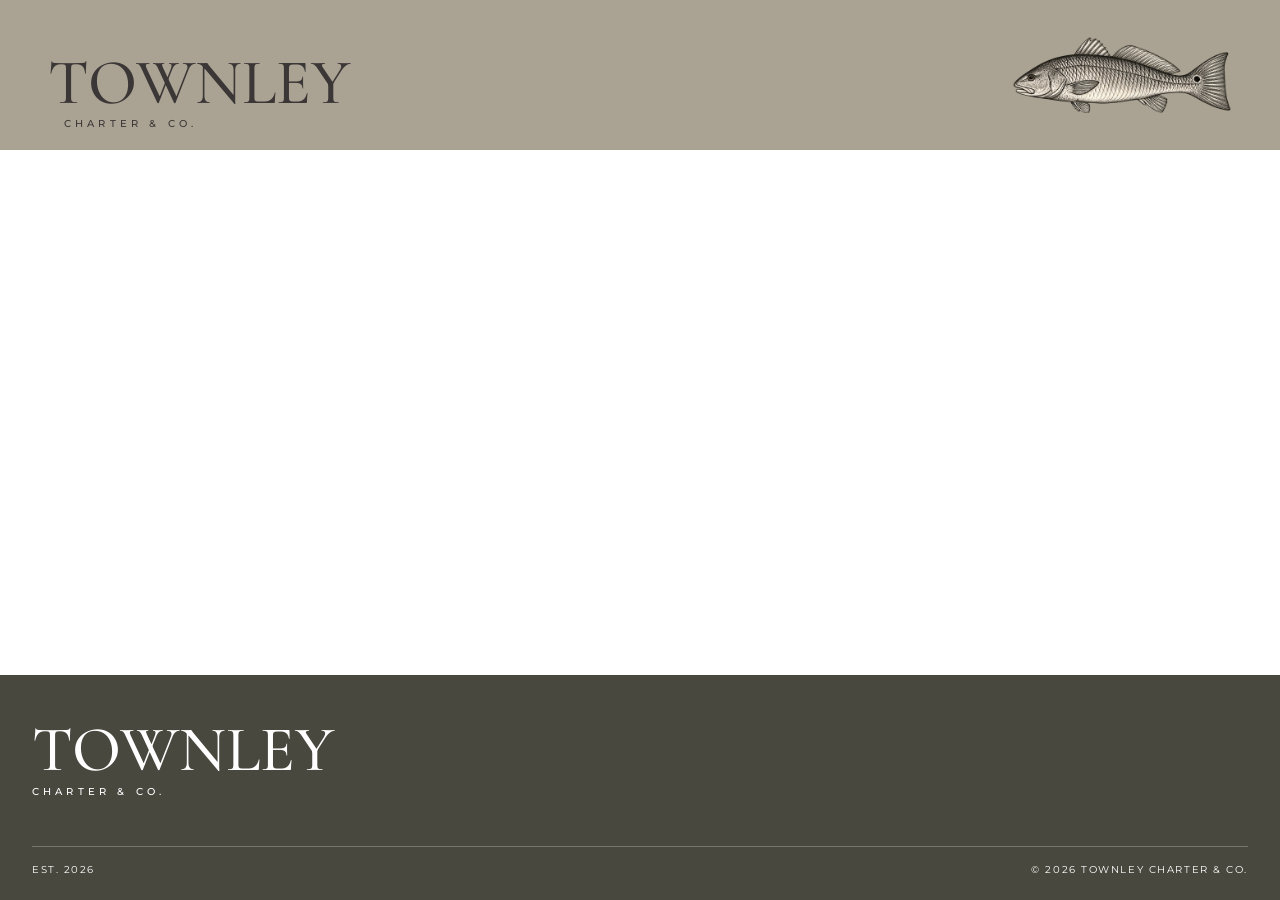
==== booking.html @ 88501790 "started bookings page workflow" ====
<!DOCTYPE html>
<html lang="en">
<head>
    <meta charset="UTF-8">
    <meta name="viewport" content="width=device-width, initial-scale=1.0">
    <link rel="preconnect" href="https://fonts.googleapis.com">
    <link rel="preconnect" href="https://fonts.gstatic.com" crossorigin>

    <link
        href="https://fonts.googleapis.com/css2?family=Cormorant+Garamond:wght@400;500;600&family=Montserrat:wght@400;500;600&display=swap"
        rel="stylesheet"
    >

    <link rel="stylesheet" href="css/style.css">
    <link rel="stylesheet" href="css/mobile.css">
    <link rel="stylesheet" href="css/booking.css" >

    <link
        rel="stylesheet"
        href="css/desktop.css"
        media="(min-width: 800px)"
    >
    <title>Townley Charters - Booking</title>
</head>
<body>
    <header>
        <div class="brand">
            <h1>Townley</h1>
            <p>Charter & Co.</p>
        </div>

        <img
            src="images/Fishtransparent.PNG"
            alt=""
            class="header-fish"
        >
    </header>
    <main></main>
    <footer>
        <div class="footer-brand">
            <h2>Townley</h2>
            <p>Charter & Co.</p>
        </div>

        <div class="footer-bottom">
            <p>Est. 2026</p>
            <p>&copy; 2026 Townley Charter & Co.</p>
        </div>
    </footer>
</body>
</html>
---- css/style.css ----
:root {
    --white: #ffffff;
    --black: #3c3737;
    --beige: #aaa393;
    --sand: #dedbd2;
    --brown: #49483f;

    --font-heading: "Cormorant Garamond", serif;
    --font-body: "Montserrat", sans-serif;
}

* {
    margin: 0;
    padding: 0;
    box-sizing: border-box;
}

html {
    scroll-behavior: smooth;
}

body {
    color: var(--black);
    font-family: var(--font-body);

    display: flex;
    flex-direction: column;

    width: 100%;
    min-height: 100vh;
}

h1,
h2,
h3 {
    font-family: var(--font-heading);
}

img {
    display: block;
    max-width: 100%;
}

main {
    flex: 1;
    width: 100%;
}


/* SHARED TYPOGRAPHY */

.eyebrow {
    font-weight: 600;
    text-transform: uppercase;
}

.brand h1,
.footer-brand h2 {
    font-family: var(--font-heading);
    font-weight: 500;
    line-height: 0.85;
    text-transform: uppercase;
}

.brand p,
.footer-brand > p {
    font-family: var(--font-body);
    font-weight: 500;
    text-transform: uppercase;
}


/* SHARED BUTTONS */

.button {
    display: inline-block;

    border: 1px solid var(--white);

    background-color: transparent;
    color: var(--white);

    font-weight: 600;
    text-decoration: none;
    text-transform: uppercase;

    transition:
        background-color 0.2s ease,
        color 0.2s ease,
        transform 0.2s ease;
}

.button:hover {
    background-color: var(--white);
    color: var(--brown);

    transform: translateY(-2px);
}

.text-link {
    display: inline-block;

    border-bottom: 1px solid currentColor;

    color: var(--black);

    font-weight: 600;
    text-decoration: none;
    text-transform: uppercase;

    transition: opacity 0.2s ease;
}

.text-link:hover {
    opacity: 0.55;
}
---- css/mobile.css ----
/* ================================
   HEADER
   ================================ */

header {
    width: 100%;
    height: 120px;

    display: flex;
    align-items: flex-end;
    justify-content: space-between;

    gap: 1rem;
    padding: 1.25rem 0.5rem;

    background-color: var(--beige);
}

.header-fish {
    width: 26%;
    max-width: 150px;
    height: auto;
    align-self: center;

    flex-shrink: 0;
}

.brand {
    min-width: 0;
}

.brand h1 {
    font-size: clamp(2.5rem, 12vw, 3.75rem);
}

.brand p {
    margin-top: 0.4rem;
    padding-left: 1rem;

    font-size: 0.6rem;
    letter-spacing: 0.35em;
}


/* ================================
   HERO
   ================================ */

#hero {
    width: 100%;
    min-height: calc(100svh - 120px);

    display: flex;
    align-items: flex-end;

    padding: 2rem 1.25rem 3rem;

    background:
        linear-gradient(
            0deg,
            rgba(37, 38, 34, 0.78) 0%,
            rgba(37, 38, 34, 0.35) 55%,
            rgba(37, 38, 34, 0.05) 100%
        ),
        url("../images/boatride.JPG");

    background-size: cover;
    background-position: center;

    color: var(--white);
}

.hero-content {
    width: 100%;
    max-width: 38rem;
}

.eyebrow {
    margin-bottom: 1rem;

    font-size: 0.65rem;
    letter-spacing: 0.25em;
}

.hero-content h2 {
    font-size: clamp(3.5rem, 16vw, 5.5rem);
    font-weight: 500;

    line-height: 0.82;
    letter-spacing: -0.03em;
}

.hero-text {
    max-width: 32rem;

    margin-top: 1.5rem;

    font-size: 0.9rem;
    line-height: 1.7;
}

.button {
    margin-top: 1.75rem;

    padding: 1rem 1.4rem;

    font-size: 0.65rem;
    letter-spacing: 0.2em;
}


/* ================================
   EXPERIENCE
   ================================ */

#experience {
    display: grid;
    grid-template-columns: 1fr;

    width: 100%;

    background-color: var(--sand);
}

.experience-image {
    width: 100%;
    height: 60svh;

    min-height: 400px;
    max-height: 650px;

    overflow: hidden;
}

.experience-image img {
    width: 100%;
    height: 100%;

    object-fit: cover;
    object-position: center;
}

.experience-content {
    padding: 4rem 1.25rem 5rem;
}

.experience-content .eyebrow {
    margin-bottom: 1.25rem;
}

.experience-content h2 {
    font-size: clamp(3.2rem, 14vw, 4.75rem);
    font-weight: 500;

    line-height: 0.85;
    letter-spacing: -0.03em;
}

.experience-content > p:not(.eyebrow) {
    max-width: 34rem;

    margin-top: 1.5rem;

    font-size: 0.9rem;
    line-height: 1.8;
}

.text-link {
    margin-top: 2rem;
    padding-bottom: 0.35rem;

    font-size: 0.65rem;
    letter-spacing: 0.2em;
}


/* ================================
   FOOTER
   ================================ */

footer {
    width: 100%;

    padding: 3rem 1.25rem 1.5rem;

    background-color: var(--brown);
    color: var(--white);
}

.footer-brand {
    margin-bottom: 3rem;
}

.footer-brand h2 {
    font-size: clamp(2.75rem, 14vw, 4rem);
}

.footer-brand > p {
    margin-top: 0.5rem;

    font-size: 0.6rem;
    letter-spacing: 0.35em;
}

.footer-bottom {
    display: flex;
    flex-direction: column;
    align-items: flex-start;

    gap: 0.75rem;

    padding-top: 1rem;

    border-top: 1px solid rgba(255, 255, 255, 0.25);

    font-size: 0.6rem;
    letter-spacing: 0.15em;
    text-transform: uppercase;
}


/* ================================
   CHARTER
   ================================ */

#charter {
    width: 100%;

    padding: 5rem 1.25rem;

    background-color: var(--white);
}

.charter-intro {
    margin-bottom: 4rem;
}

.charter-intro h2 {
    font-size: clamp(3.75rem, 16vw, 5.5rem);
    font-weight: 500;

    line-height: 0.82;
    letter-spacing: -0.03em;
}

.charter-intro > p:not(.eyebrow) {
    max-width: 34rem;

    margin-top: 1.75rem;

    font-size: 0.9rem;
    line-height: 1.8;
}

.charter-details {
    border-top: 1px solid rgba(60, 55, 55, 0.25);
}

.charter-detail {
    padding: 2rem 0;

    border-bottom: 1px solid rgba(60, 55, 55, 0.25);
}

.charter-detail span {
    display: block;

    margin-bottom: 1.25rem;

    font-size: 0.6rem;
    font-weight: 600;
    letter-spacing: 0.2em;
}

.charter-detail h3 {
    font-size: 2.25rem;
    font-weight: 500;
    line-height: 1;
}

.charter-detail p {
    max-width: 32rem;

    margin-top: 1rem;

    font-size: 0.85rem;
    line-height: 1.7;
}

/* ================================
   CATCH
   ================================ */

#catch {
    position: relative;

    width: 100%;
    min-height: 80svh;

    display: flex;
    align-items: flex-end;

    padding: 3rem 1.25rem;

    background:
        linear-gradient(
            0deg,
            rgba(37, 38, 34, 0.75) 0%,
            rgba(37, 38, 34, 0.25) 55%,
            rgba(37, 38, 34, 0.05) 100%
        ),
        url("../images/fishtail.png");

    background-size: cover;
    background-position: center;

    color: var(--white);
}

.catch-content {
    position: relative;
    z-index: 1;

    width: 100%;
}

.catch-content .eyebrow {
    margin-bottom: 1rem;
}

.catch-content h2 {
    font-size: clamp(3.75rem, 17vw, 5.5rem);
    font-weight: 500;

    line-height: 0.8;
    letter-spacing: -0.03em;
}


/* ================================
   CONTACT
   ================================ */

#contact {
    width: 100%;

    padding: 6rem 1.25rem;

    background-color: var(--beige);
}

.contact-content {
    max-width: 38rem;
}

.contact-content h2 {
    font-size: clamp(3.75rem, 16vw, 5.5rem);
    font-weight: 500;

    line-height: 0.82;
    letter-spacing: -0.03em;
}

.contact-content > p:not(.eyebrow) {
    max-width: 32rem;

    margin-top: 1.75rem;

    font-size: 0.9rem;
    line-height: 1.8;
}

.contact-actions {
    display: flex;
    flex-direction: column;
    align-items: flex-start;

    gap: 1.5rem;

    margin-top: 2.5rem;
}

.contact-button {
    display: inline-block;

    padding: 1rem 1.5rem;

    background-color: var(--brown);
    color: var(--white);

    font-size: 0.65rem;
    font-weight: 600;
    letter-spacing: 0.2em;

    text-decoration: none;
    text-transform: uppercase;
}

.contact-link {
    padding-bottom: 0.35rem;
    margin-left: 0.5rem;

    border-bottom: 1px solid currentColor;

    color: var(--black);

    font-size: 0.65rem;
    font-weight: 600;
    letter-spacing: 0.2em;

    text-decoration: none;
    text-transform: uppercase;
}


/* ================================
   PRICING
   ================================ */

#pricing {
    width: 100%;
    padding: 5rem 1.25rem;

    background-color: var(--brown);
    color: var(--white);
}

.pricing-header {
    margin-bottom: 3rem;
}

.pricing-header h2 {
    font-size: clamp(3.5rem, 16vw, 5.5rem);
    font-weight: 500;

    line-height: 0.82;
    letter-spacing: -0.03em;
}

.pricing-header > p:not(.eyebrow) {
    max-width: 34rem;

    margin-top: 1.5rem;

    font-size: 0.9rem;
    line-height: 1.8;

    color: rgba(255, 255, 255, 0.75);
}


/* GRID */

.pricing-grid {
    display: grid;
    grid-template-columns: 1fr;

    gap: 1rem;
}


/* CARD */

.price-card {
    display: flex;
    flex-direction: column;

    padding: 2rem;

    border: 1px solid rgba(255, 255, 255, 0.25);
}

.price-number {
    display: block;

    margin-bottom: 2rem;

    font-size: 0.6rem;
    font-weight: 600;
    letter-spacing: 0.2em;
}

.price-label {
    margin-bottom: 0.5rem;

    font-size: 0.6rem;
    font-weight: 600;
    letter-spacing: 0.25em;

    text-transform: uppercase;

    color: rgba(255, 255, 255, 0.6);
}

.price-card h3 {
    font-size: 2.75rem;
    font-weight: 500;
    line-height: 1;
}


/* PRICE */

.price {
    display: flex;
    align-items: flex-start;

    margin-top: 1.5rem;
}

.price-dollar {
    margin-top: 0.5rem;
    margin-right: 0.25rem;

    font-size: 1rem;
}

.price-amount {
    font-family: var(--font-heading);
    font-size: 4rem;
    font-weight: 500;
    line-height: 1;
}

.price-text {
    font-size: 3.5rem;
}


/* DESCRIPTION */

.price-details {
    margin-top: 2rem;
}

.price-details > p {
    font-size: 0.85rem;
    line-height: 1.7;

    color: rgba(255, 255, 255, 0.75);
}

.price-details ul {
    margin-top: 1.5rem;

    list-style: none;
}

.price-details li {
    padding: 0.75rem 0;

    border-bottom: 1px solid rgba(255, 255, 255, 0.15);

    font-size: 0.75rem;
    letter-spacing: 0.05em;
}


/* BUTTON */

.price-button {
    display: block;

    margin-top: 2rem;
    padding: 1rem;

    border: 1px solid var(--white);

    color: var(--white);

    font-size: 0.65rem;
    font-weight: 600;
    letter-spacing: 0.2em;

    text-align: center;
    text-decoration: none;
    text-transform: uppercase;
}

.price-button:hover {
    background-color: var(--white);
    color: var(--brown);
}
---- css/desktop.css ----
/* ================================
   HEADER
   ================================ */

header {
    height: 150px;
    padding: 20px 3rem;
}

.header-fish {
    width: 220px;
    max-width: none;
}

.header-logo {
    width: 110px;
    height: 110px;
}

.brand h1 {
    font-size: clamp(3rem, 5vw, 4.5rem);
}

.brand p {
    font-size: 0.65rem;
    letter-spacing: 0.4em;
}


/* ================================
   HERO
   ================================ */

#hero {
    min-height: 75vh;

    align-items: center;

    padding:
        clamp(3rem, 8vw, 8rem)
        clamp(1.5rem, 7vw, 7rem);

    background:
        linear-gradient(
            90deg,
            rgba(37, 38, 34, 0.68) 0%,
            rgba(37, 38, 34, 0.38) 45%,
            rgba(37, 38, 34, 0.08) 100%
        ),
        url("../images/boatride.JPG");

    background-size: cover;
    background-position: center 55%;
}

.hero-content {
    max-width: 850px;
}

.eyebrow {
    margin-bottom: 1.5rem;

    font-size: 0.7rem;
    letter-spacing: 0.3em;
}

.hero-content h2 {
    max-width: 850px;

    font-size: clamp(4rem, 9vw, 8rem);
    line-height: 0.78;
}

.hero-text {
    max-width: 500px;

    margin-top: 2rem;

    font-size: clamp(0.9rem, 1.5vw, 1.1rem);
}

.button {
    margin-top: 2rem;

    padding: 1rem 1.6rem;

    font-size: 0.7rem;
}


/* ================================
   EXPERIENCE
   ================================ */

#experience {
    grid-template-columns: 1.15fr 0.85fr;

    min-height: 650px;
}

.experience-image {
    height: auto;
    min-height: 650px;
    max-height: none;
}

.experience-content {
    display: flex;
    flex-direction: column;
    justify-content: center;
    align-items: flex-start;

    padding: clamp(3rem, 7vw, 7rem);
}

.experience-content .eyebrow {
    margin-bottom: 1.5rem;
}

.experience-content h2 {
    font-size: clamp(3.5rem, 6vw, 6rem);
}

.experience-content > p:not(.eyebrow) {
    max-width: 500px;

    margin-top: 1.75rem;

    font-size: 0.9rem;
}

.text-link {
    margin-top: 3rem;

    font-size: 0.7rem;
}


/* ================================
   FOOTER
   ================================ */

footer {
    padding: 3rem 2rem 1.5rem;
}

.footer-brand h2 {
    font-size: clamp(2.5rem, 5vw, 4rem);
}

.footer-brand > p {
    font-size: 0.65rem;
    letter-spacing: 0.4em;
}

.footer-bottom {
    flex-direction: row;
    justify-content: space-between;
    align-items: center;

    font-size: 0.65rem;
}



/* ================================
   CHARTER
   ================================ */

#charter {
    padding:
        clamp(5rem, 9vw, 9rem)
        clamp(3rem, 7vw, 7rem);
}

.charter-intro {
    display: grid;
    grid-template-columns: 1fr 1fr;
    gap: 5rem;

    align-items: end;

    margin-bottom: 6rem;
}

.charter-intro .eyebrow {
    grid-column: 1 / -1;
    margin-bottom: -2rem;
}

.charter-intro h2 {
    font-size: clamp(5rem, 8vw, 8rem);
}

.charter-intro > p:not(.eyebrow) {
    margin-top: 0;
}

.charter-details {
    display: grid;
    grid-template-columns: repeat(3, 1fr);
}

.charter-detail {
    padding: 2.5rem;
    border-bottom: 1px solid rgba(60, 55, 55, 0.25);
}

.charter-detail:first-child {
    padding-left: 0;
}

.charter-detail + .charter-detail {
    border-left: 1px solid rgba(60, 55, 55, 0.25);
}


/* ================================
   CATCH
   ================================ */

#catch {
    min-height: 75vh;

    align-items: center;

    padding:
        clamp(4rem, 8vw, 8rem)
        clamp(3rem, 7vw, 7rem);

    background:
        linear-gradient(
            90deg,
            rgba(37, 38, 34, 0.65) 0%,
            rgba(37, 38, 34, 0.25) 50%,
            rgba(37, 38, 34, 0.05) 100%
        ),
        url("../images/fishtail.png");

    background-size: cover;
    background-position: center;
}

.catch-content {
    max-width: 900px;
}

.catch-content h2 {
    font-size: clamp(5rem, 9vw, 8rem);
}


/* ================================
   CONTACT
   ================================ */

#contact {
    padding:
       clamp(6rem, 10vw, 10rem)
        clamp(3rem, 7vw, 7rem);
}

.contact-content {
    max-width: 900px;
}

.contact-content h2 {
    font-size: clamp(5rem, 8vw, 8rem);
}

.contact-actions {
    flex-direction: row;
    align-items: center;

    gap: 2.5rem;
}



/* ================================
   PRICING
   ================================ */

#pricing {
    padding:
        clamp(6rem, 9vw, 9rem)
        clamp(3rem, 7vw, 7rem);
}

.pricing-header {
    display: grid;
    grid-template-columns: 1fr 1fr;

    gap: 5rem;
    align-items: end;

    margin-bottom: 5rem;
}

.pricing-header .eyebrow {
    grid-column: 1 / -1;

    margin-bottom: -2rem;
}

.pricing-header h2 {
    font-size: clamp(5rem, 8vw, 8rem);
}

.pricing-header > p:not(.eyebrow) {
    margin-top: 0;
}

.pricing-grid {
    grid-template-columns: repeat(3, 1fr);

    gap: 1.5rem;
}

.price-card {
    min-height: 550px;

    padding: 2.5rem;
}

.price-details {
    display: flex;
    flex-direction: column;

    flex: 1;
}

.price-button {
    margin-top: auto;
    padding: 1rem 1.5rem;
}
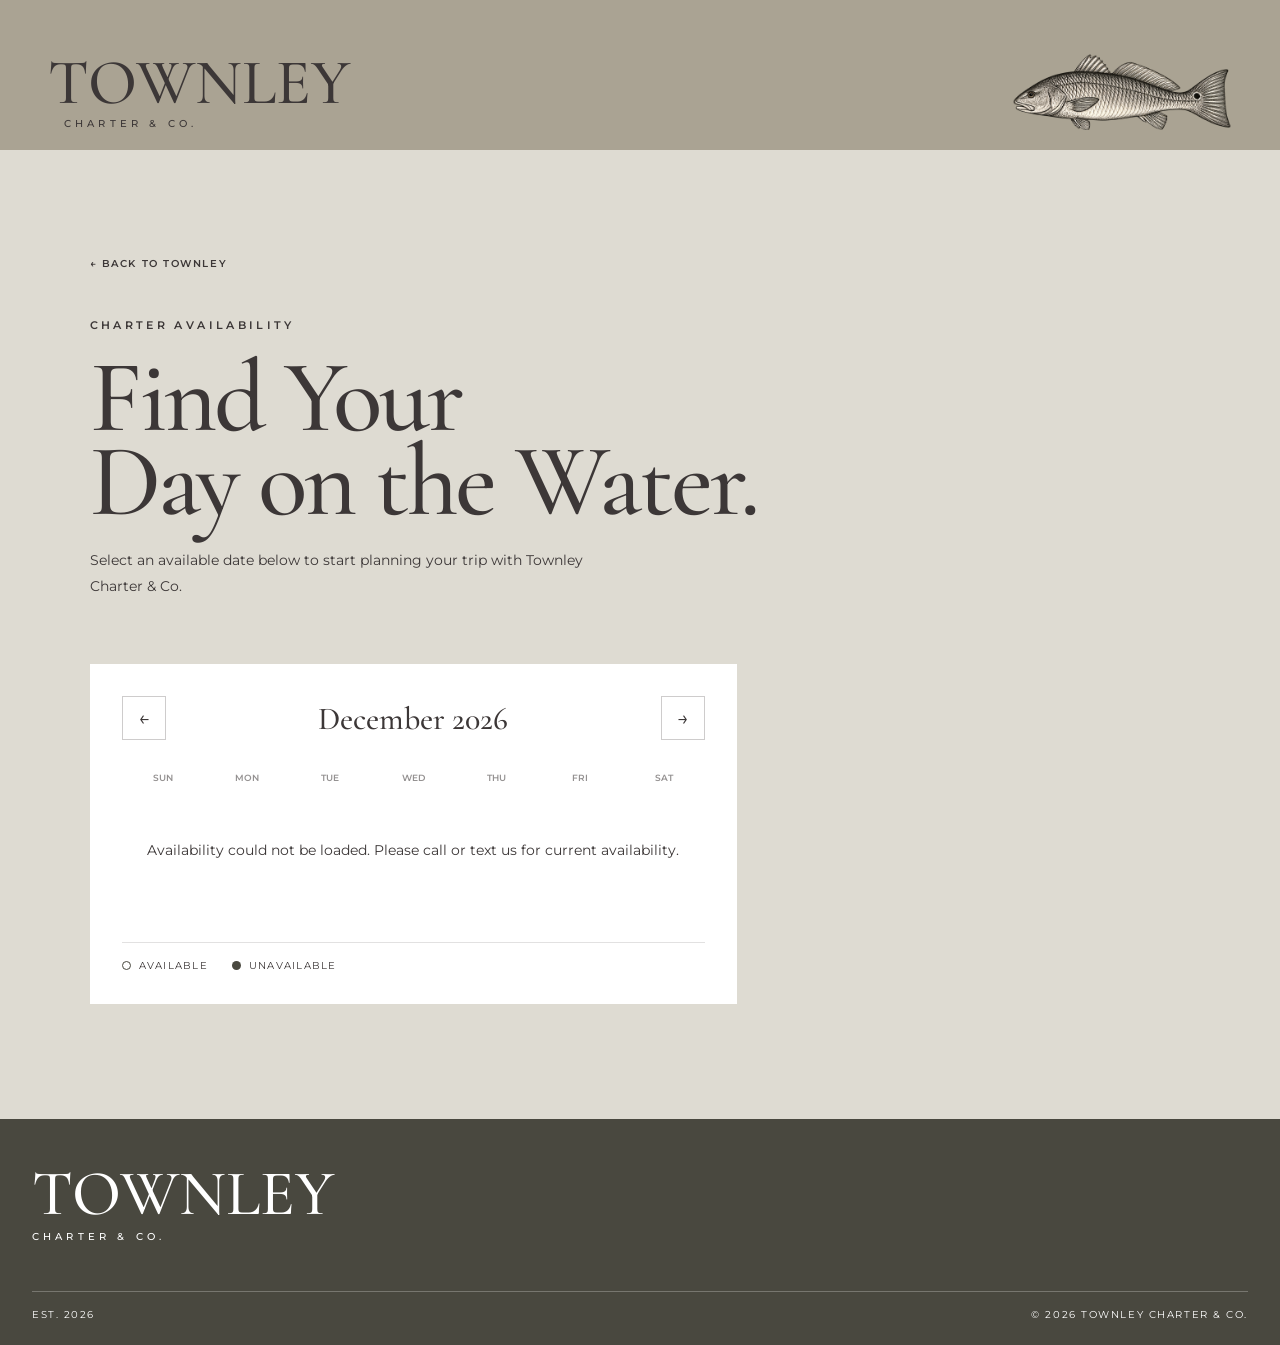
==== commit a33c2fb3: "adding vanilla js to bookings page" ====
--- a/booking.html
+++ b/booking.html
@@ -3,6 +3,7 @@
 <head>
     <meta charset="UTF-8">
     <meta name="viewport" content="width=device-width, initial-scale=1.0">
+
     <link rel="preconnect" href="https://fonts.googleapis.com">
     <link rel="preconnect" href="https://fonts.gstatic.com" crossorigin>
 
@@ -13,29 +14,173 @@
 
     <link rel="stylesheet" href="css/style.css">
     <link rel="stylesheet" href="css/mobile.css">
-    <link rel="stylesheet" href="css/booking.css" >
+    <link rel="stylesheet" href="css/booking.css">
 
     <link
         rel="stylesheet"
         href="css/desktop.css"
         media="(min-width: 800px)"
     >
-    <title>Townley Charters - Booking</title>
+
+    <title>Availability | Townley Charters</title>
 </head>
+
 <body>
+
     <header>
-        <div class="brand">
+        <a href="index.html" class="brand">
             <h1>Townley</h1>
             <p>Charter & Co.</p>
-        </div>
-
-        <img
-            src="images/Fishtransparent.PNG"
-            alt=""
-            class="header-fish"
+        </a>
+
+        <a
+            href="index.html"
+            class="header-mark"
+            aria-label="Townley Charter & Co. home"
         >
+            <img
+                src="images/Fishtransparent.PNG"
+                alt=""
+                class="header-fish"
+            >
+        </a>
     </header>
-    <main></main>
+
+
+    <main class="booking-main">
+
+        <section class="booking-intro">
+
+            <a href="index.html" class="booking-back">
+                ← Back to Townley
+            </a>
+
+            <p class="eyebrow">
+                Charter Availability
+            </p>
+
+            <h2>
+                Find Your<br>
+                Day on the Water.
+            </h2>
+
+            <p class="booking-intro-text">
+                Select an available date below to start planning your
+                trip with Townley Charter & Co.
+            </p>
+
+        </section>
+
+
+        <section class="availability-section">
+
+            <div class="calendar">
+
+                <div class="calendar-header">
+
+                    <button
+                        id="previous-month"
+                        class="calendar-nav"
+                        type="button"
+                        aria-label="Previous month"
+                    >
+                        ←
+                    </button>
+
+                    <h3 id="calendar-month">
+                        Loading...
+                    </h3>
+
+                    <button
+                        id="next-month"
+                        class="calendar-nav"
+                        type="button"
+                        aria-label="Next month"
+                    >
+                        →
+                    </button>
+
+                </div>
+
+
+                <div class="calendar-weekdays">
+                    <span>Sun</span>
+                    <span>Mon</span>
+                    <span>Tue</span>
+                    <span>Wed</span>
+                    <span>Thu</span>
+                    <span>Fri</span>
+                    <span>Sat</span>
+                </div>
+
+
+                <div
+                    id="calendar-days"
+                    class="calendar-days"
+                >
+                </div>
+
+
+                <div class="calendar-legend">
+
+                    <div>
+                        <span class="availability-dot available"></span>
+                        Available
+                    </div>
+
+                    <div>
+                        <span class="availability-dot unavailable"></span>
+                        Unavailable
+                    </div>
+
+                </div>
+
+            </div>
+
+
+            <div
+                id="date-selection"
+                class="date-selection"
+                hidden
+            >
+
+                <p class="eyebrow">
+                    Selected Date
+                </p>
+
+                <h3 id="selected-date">
+                </h3>
+
+                <p id="selected-date-message">
+                </p>
+
+                <div class="booking-actions">
+
+                    <a
+                        id="booking-call"
+                        href="tel:+13373683273"
+                        class="booking-button"
+                    >
+                        Call to Book
+                    </a>
+
+                    <a
+                        id="booking-text"
+                        href="sms:+13373683273"
+                        class="booking-text-link"
+                    >
+                        Text to Book
+                    </a>
+
+                </div>
+
+            </div>
+
+        </section>
+
+    </main>
+
+
     <footer>
         <div class="footer-brand">
             <h2>Townley</h2>
@@ -47,5 +192,9 @@
             <p>&copy; 2026 Townley Charter & Co.</p>
         </div>
     </footer>
+
+
+    <script src="js/calendar.js"></script>
+
 </body>
 </html>
--- a/css/style.css
+++ b/css/style.css
@@ -52,6 +52,20 @@
 .eyebrow {
     font-weight: 600;
     text-transform: uppercase;
+}
+
+.brand {
+    color: inherit;
+    text-decoration: none;
+}
+
+.header-mark {
+    display: block;
+    line-height: 0;
+}
+
+.header-fish {
+    display: block;
 }
 
 .brand h1,
--- a/css/booking.css
+++ b/css/booking.css
@@ -0,0 +1,368 @@
+/* ================================
+   BOOKING PAGE
+   ================================ */
+
+.booking-main {
+    width: 100%;
+
+    background-color: var(--sand);
+}
+
+
+.calendar-error {
+    grid-column: 1 / -1;
+
+    padding: 3rem 1rem;
+
+    font-size: 0.85rem;
+    line-height: 1.7;
+    text-align: center;
+
+    color: var(--black);
+}
+
+
+.calendar-day.past {
+    opacity: 0.3;
+
+    background-color: transparent;
+    color: var(--black);
+
+    border-color: rgba(60, 55, 55, 0.15);
+}
+
+
+/* ================================
+   INTRO
+   ================================ */
+
+.booking-intro {
+    padding: 4rem 1.25rem 3rem;
+}
+
+.booking-back {
+    display: inline-block;
+
+    margin-bottom: 3rem;
+
+    color: var(--black);
+
+    font-size: 0.65rem;
+    font-weight: 600;
+    letter-spacing: 0.15em;
+
+    text-decoration: none;
+    text-transform: uppercase;
+}
+
+.booking-intro h2 {
+    font-size: clamp(3.5rem, 15vw, 5.25rem);
+    font-weight: 500;
+
+    line-height: 0.82;
+    letter-spacing: -0.03em;
+}
+
+.booking-intro-text {
+    max-width: 34rem;
+
+    margin-top: 1.5rem;
+
+    font-size: 0.9rem;
+    line-height: 1.8;
+}
+
+
+/* ================================
+   AVAILABILITY
+   ================================ */
+
+.availability-section {
+    padding: 0 1.25rem 5rem;
+}
+
+
+/* ================================
+   CALENDAR
+   ================================ */
+
+.calendar {
+    width: 100%;
+
+    padding: 1.25rem;
+
+    background-color: var(--white);
+}
+
+.calendar-header {
+    display: grid;
+    grid-template-columns: 44px 1fr 44px;
+    align-items: center;
+
+    margin-bottom: 2rem;
+}
+
+.calendar-header h3 {
+    font-size: 2rem;
+    font-weight: 500;
+
+    text-align: center;
+}
+
+.calendar-nav {
+    width: 44px;
+    height: 44px;
+
+    border: 1px solid rgba(60, 55, 55, 0.25);
+
+    background: transparent;
+    color: var(--black);
+
+    font: inherit;
+    font-size: 1.25rem;
+
+    cursor: pointer;
+}
+
+
+/* DAYS OF WEEK */
+
+.calendar-weekdays {
+    display: grid;
+    grid-template-columns: repeat(7, 1fr);
+
+    margin-bottom: 0.5rem;
+}
+
+.calendar-weekdays span {
+    font-size: 0.55rem;
+    font-weight: 600;
+
+    text-align: center;
+    text-transform: uppercase;
+
+    color: rgba(60, 55, 55, 0.55);
+}
+
+
+/* CALENDAR GRID */
+
+.calendar-days {
+    display: grid;
+    grid-template-columns: repeat(7, 1fr);
+
+    gap: 0.3rem;
+}
+
+.calendar-day {
+    aspect-ratio: 1;
+
+    display: flex;
+    align-items: center;
+    justify-content: center;
+
+    border: 1px solid transparent;
+
+    background: transparent;
+    color: var(--black);
+
+    font-family: var(--font-body);
+    font-size: 0.8rem;
+
+    cursor: pointer;
+}
+
+.calendar-day.available {
+    border-color: rgba(60, 55, 55, 0.2);
+}
+
+.calendar-day.available:hover {
+    background-color: var(--beige);
+}
+
+.calendar-day.unavailable {
+    background-color: var(--brown);
+    color: var(--white);
+
+    cursor: not-allowed;
+}
+
+.calendar-day.selected {
+    background-color: var(--black);
+    color: var(--white);
+}
+
+.calendar-day.empty {
+    pointer-events: none;
+}
+
+
+/* ================================
+   LEGEND
+   ================================ */
+
+.calendar-legend {
+    display: flex;
+    flex-wrap: wrap;
+
+    gap: 1.5rem;
+
+    margin-top: 2rem;
+    padding-top: 1rem;
+
+    border-top: 1px solid rgba(60, 55, 55, 0.15);
+
+    font-size: 0.65rem;
+    text-transform: uppercase;
+    letter-spacing: 0.12em;
+}
+
+.calendar-legend > div {
+    display: flex;
+    align-items: center;
+
+    gap: 0.5rem;
+}
+
+.availability-dot {
+    width: 9px;
+    height: 9px;
+
+    display: inline-block;
+
+    border-radius: 50%;
+}
+
+.availability-dot.available {
+    border: 1px solid var(--brown);
+    background-color: transparent;
+}
+
+.availability-dot.unavailable {
+    background-color: var(--brown);
+}
+
+
+/* ================================
+   SELECTED DATE
+   ================================ */
+
+.date-selection {
+    margin-top: 1rem;
+    padding: 2rem;
+
+    background-color: var(--beige);
+}
+
+.date-selection h3 {
+    font-size: clamp(2.5rem, 11vw, 4rem);
+    font-weight: 500;
+
+    line-height: 1;
+}
+
+#selected-date-message {
+    margin-top: 1rem;
+
+    font-size: 0.9rem;
+    line-height: 1.7;
+}
+
+
+/* ================================
+   BOOKING ACTIONS
+   ================================ */
+
+.booking-actions {
+    display: flex;
+    flex-direction: column;
+    align-items: flex-start;
+
+    gap: 1.25rem;
+
+    margin-top: 2rem;
+}
+
+.booking-button {
+    display: inline-block;
+
+    padding: 1rem 1.5rem;
+
+    background-color: var(--brown);
+    color: var(--white);
+
+    font-size: 0.65rem;
+    font-weight: 600;
+    letter-spacing: 0.2em;
+
+    text-decoration: none;
+    text-transform: uppercase;
+}
+
+.booking-text-link {
+    padding-bottom: 0.35rem;
+
+    border-bottom: 1px solid currentColor;
+
+    color: var(--black);
+
+    font-size: 0.65rem;
+    font-weight: 600;
+    letter-spacing: 0.2em;
+
+    text-decoration: none;
+    text-transform: uppercase;
+}
+
+
+/* ================================
+   DESKTOP
+   ================================ */
+
+@media (min-width: 800px) {
+
+    .booking-intro {
+        padding:
+            clamp(5rem, 8vw, 8rem)
+            clamp(3rem, 7vw, 7rem)
+            4rem;
+    }
+
+    .booking-intro h2 {
+        font-size: clamp(5rem, 8vw, 8rem);
+    }
+
+    .availability-section {
+        display: grid;
+        grid-template-columns: minmax(500px, 1fr) minmax(320px, 0.65fr);
+
+        gap: 2rem;
+
+        align-items: start;
+
+        padding:
+            0
+            clamp(3rem, 7vw, 7rem)
+            clamp(6rem, 9vw, 9rem);
+    }
+
+    .calendar {
+        padding: 2rem;
+    }
+
+    .calendar-day {
+        font-size: 0.9rem;
+    }
+
+    .date-selection {
+        margin-top: 0;
+        padding: 3rem;
+    }
+
+    .booking-actions {
+        flex-direction: row;
+        align-items: center;
+
+        gap: 2rem;
+    }
+}
